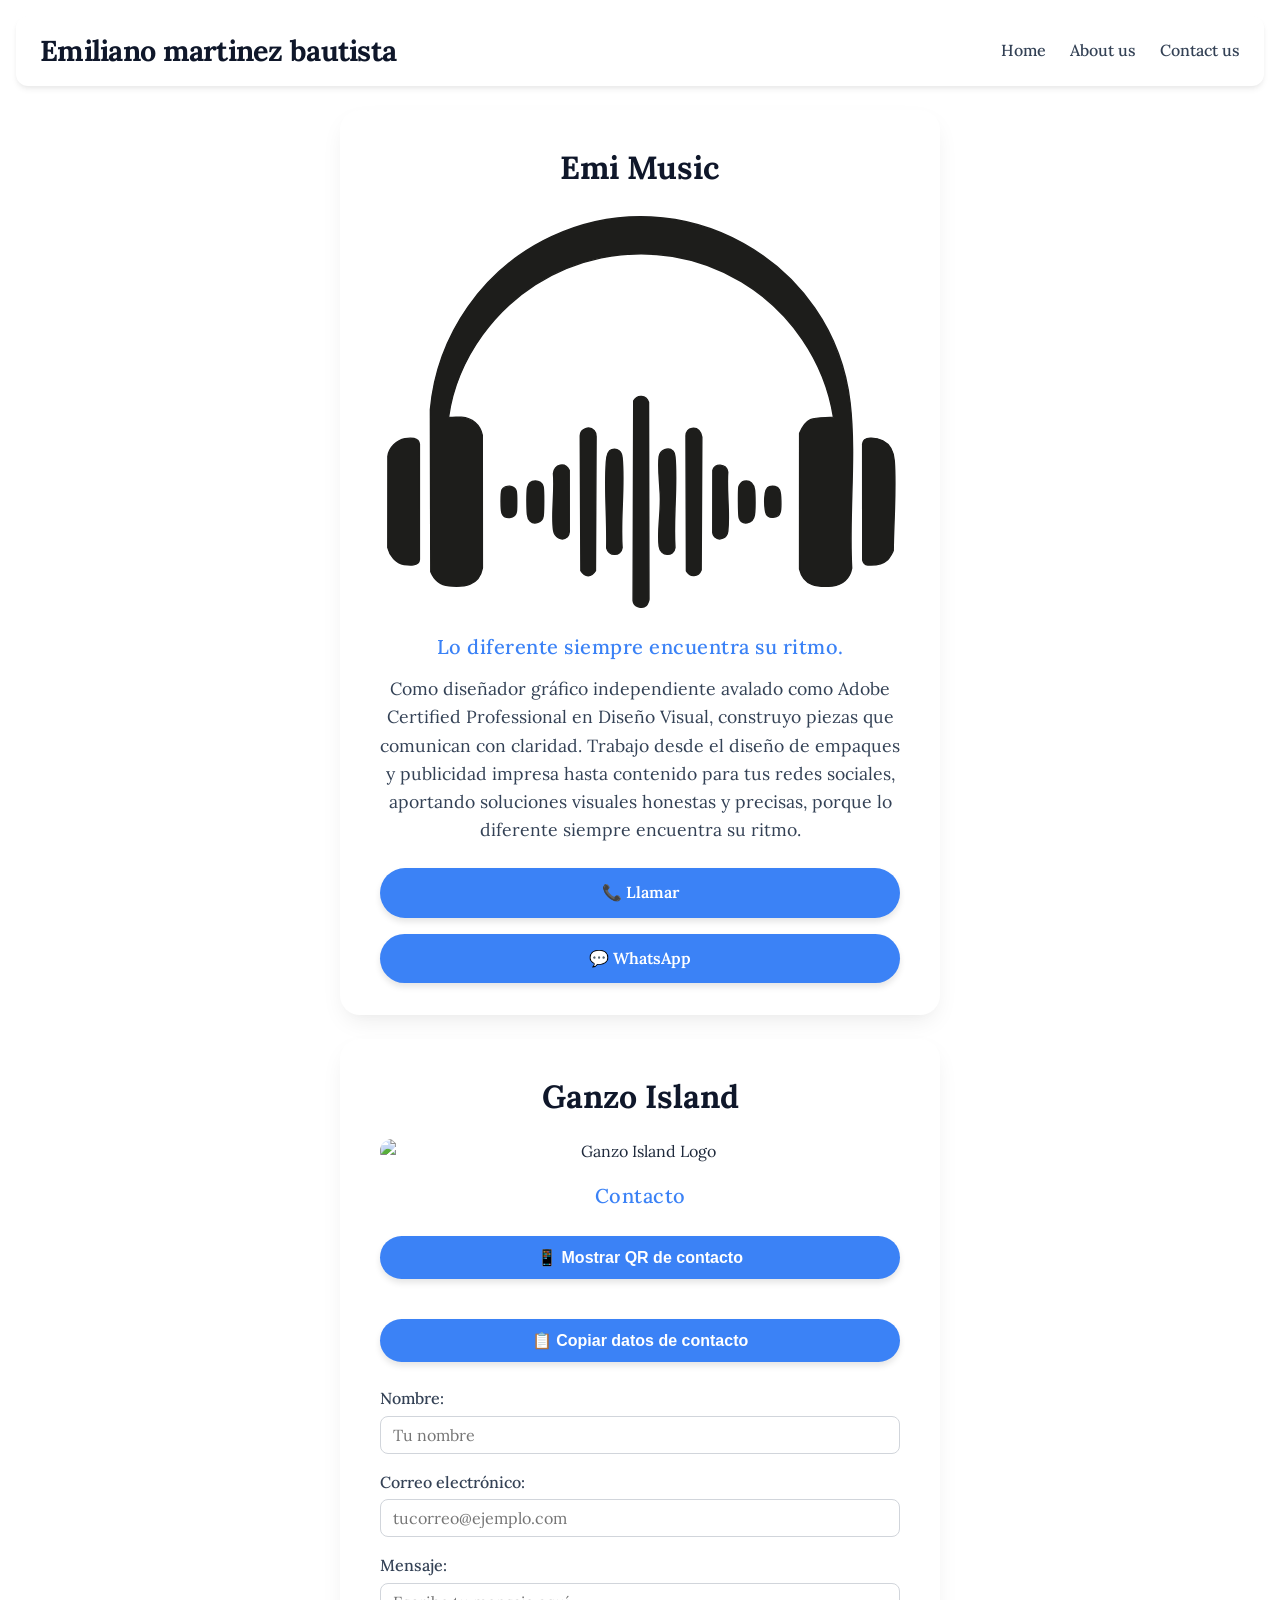
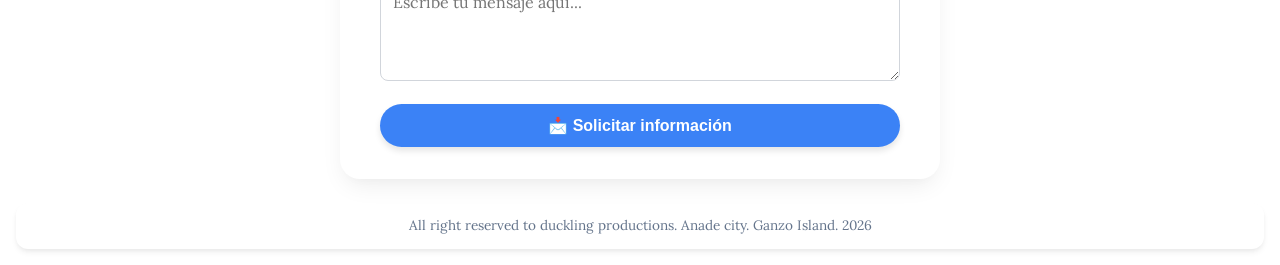
==== INEX.html @ fbfe35c5 "Update INEX.html" ====
<!DOCTYPE html>
<html lang="es">
    <head>
        <meta charset="UTF-8">
        <meta name="viewport" content="width=device-width, initial-scale=1.0">
        <title>Mi App</title>
        <link rel="stylesheet" href="estilos.css">
        <script src="anim.js" defer></script>
    </head>
    <body>
        <header>
            <h1>Emiliano martinez bautista</h1>
            <nav aria-label="Menú principal">
                <ul>
                    <li>Home</li>
                    <li>About us</li>
                    <li>Contact us</li>
                </ul>
            </nav>
        </header>
        <main aria-label="Contenido principal">
            <article>
                <h2>Emi Music</h2>
                <img src="Logotipo_409.svg" alt="Emi Music Logo">
                <h3>Lo diferente siempre encuentra su ritmo.</h3>
                <p>Como diseñador gráfico independiente avalado como Adobe Certified Professional en Diseño Visual, construyo piezas que comunican con claridad. Trabajo desde el diseño de empaques y publicidad impresa hasta contenido para tus redes sociales, aportando soluciones visuales honestas y precisas, porque lo diferente siempre encuentra su ritmo.</p>
                <div class="botones-accion">
                    <a href="tel:+529511232222" class="btn btn-llamar">📞 Llamar</a>
                    <a href="https://wa.me/529511232222" class="btn btn-whatsapp" target="_blank">💬 WhatsApp</a>
                </div>
            </article>

            <article>
                <h2>Ganzo Island</h2>
                <img src="duck.jpg" alt="Ganzo Island Logo">
                <h3>Contacto</h3>

                <!-- 1. QR + descarga .vcf -->
                <div class="qr-section">
                    <button id="btnMostrarQR" class="btn btn-secundario">📱 Mostrar QR de contacto</button>
                    <div id="qrContainer" class="qr-container">
                        <img src="Contacto.svg" alt="Código QR para contacto" class="qr-imagen">
                        <a href="contacto.vcf" download="contacto.vcf" class="btn btn-descarga">⬇ Descargar contacto .vcf</a>
                    </div>
                </div>

                <!-- 2. Copiar datos -->
                <button id="btnCopiarDatos" class="btn btn-copiar">📋 Copiar datos de contacto</button>

                <!-- 3. Formulario -->
                <form id="formContacto" class="form-contacto">
                    <div class="campo">
                        <label for="nombre">Nombre:</label>
                        <input type="text" id="nombre" name="nombre" placeholder="Tu nombre" required>
                    </div>
                    <div class="campo">
                        <label for="correo">Correo electrónico:</label>
                        <input type="email" id="correo" name="correo" placeholder="tucorreo@ejemplo.com" required>
                    </div>
                    <div class="campo">
                        <label for="mensaje">Mensaje:</label>
                        <textarea id="mensaje" name="mensaje" rows="4" placeholder="Escribe tu mensaje aquí..." required></textarea>
                    </div>
                    <div class="accion-formulario">
                        <button type="submit" class="btn btn-enviar">📩 Solicitar información</button>
                    </div>
                </form>
            </article>
        </main>
        <footer>
            <pre>All right reserved to duckling productions. Anade city. Ganzo Island. 2026</pre>
        </footer>
    </body>
</html>
---- estilos.css ----
@import url('https://fonts.googleapis.com/css2?family=Lora:ital,wght@0,400..700;1,400..700&family=Lucida+Bright&display=swap');

/* ==========================================
   1. RESET Y CONFIGURACIÓN GLOBAL
   ========================================== */

/* Reset básico: elimina márgenes y paddings, y unifica el modelo de caja */
* {
    margin: 0;
    padding: 0;
    box-sizing: border-box;
}

/* Configuración base del body */
body {
    /* Fuente nativa del sistema para un aspecto moderno */
    font-family: 'Lucida Bright', 'Lora', system-ui, -apple-system, BlinkMacSystemFont, 'Segoe UI', Roboto, sans-serif;
    background-color: #ffffff; /* Fondo de página (gris claro) */
    color: #1e293b; /* Texto principal (gris oscuro) */
    line-height: 1.6;
    min-height: 100vh;

    display: flex;
    flex-direction: column;
    padding: 1rem;
}

/* ==========================================
   2. HEADER (solo horizontal)
   ========================================== */

header {
    background-color: #ffffff;
    padding: 0.75rem 1.5rem;
    border-radius: 12px;
    box-shadow: 0 4px 6px -1px rgba(0, 0, 0, 0.07), 0 2px 4px -1px rgba(0, 0, 0, 0.04);
    margin-bottom: 1.5rem;

    display: flex;
    justify-content: space-between;
    align-items: center;
    flex-wrap: wrap;
}

header h1 {
    font-size: 1.8rem;
    font-weight: 700;
    color: #0f172a; /* Texto del logo (gris muy oscuro) */
    letter-spacing: -0.025em;
}

/* Navegación: usamos Flexbox sin gap (base segura) */
nav ul {
    list-style: none;
    display: flex;
}

nav ul li {
    margin-right: 1.5rem;
    font-weight: 500;
    color: #334155; /* Texto del menú (gris medio) */
    cursor: default;
    transition: color 0.2s ease;
}

nav ul li:last-child {
    margin-right: 0;
}

/* Efecto hover para los ítems del menú (usa COLOR_PRIMARIO) */
nav ul li:hover {
    color: #3b82f6; /* COLOR_PRIMARIO (azul) */
}

/* ==========================================
   MEJORA PROGRESIVA CON @supports (gap)
   ========================================== */

@supports (gap: 1.5rem) {
    nav ul {
        gap: 1.5rem;
    }
    nav ul li {
        margin-right: 0;
    }
}

/* ==========================================
   3. MAIN (contenedor para centrar article)
   ========================================== */

main {
    flex: 1;
    display: flex;
    flex-direction: column;
    justify-content: center;
    align-items: center;
    margin-bottom: 1.5rem;
}

/* ==========================================
   4. ARTICLE (tarjeta centrada)
   ========================================== */

article {
    background-color: #ffffff;
    height: 100%;
    padding: 2rem 2.5rem;
    border-radius: 20px;
    box-shadow: 0 10px 25px -5px rgba(0, 0, 0, 0.08), 0 8px 10px -6px rgba(0, 0, 0, 0.02);
    max-width: 600px;
    margin-left: auto;
    margin-right: auto;
    width: 100%;
    text-align: center;
    margin-bottom: 1.5rem;

    opacity: 0;
    transform: translateY(30px);
    transition: opacity 0.6s ease, transform 0.6s ease;
}

article.visible {
    opacity: 1;
    transform: translateY(0);
}

article h2 {
    font-size: 2rem;
    font-weight: 700;
    color: #0f172a; /* Título principal (gris muy oscuro) */
    margin-bottom: 0.5rem;
}

article img {
    max-width: 100%;
    height: auto;
    border-radius: 12px;
    margin: 1rem 0;
    display: block;
}

/* Título destacado (usa COLOR_PRIMARIO) */
article h3 {
    font-size: 1.25rem;
    font-weight: 500;
    color: #3b82f6; /* COLOR_PRIMARIO */
    margin-bottom: 0.75rem;
    letter-spacing: 0.025em;
}

article p {
    color: #334155; /* Texto secundario (gris medio) */
    font-size: 1.1rem;
}

@supports (gap: 1.5rem) {
    main {
        gap: 1.5rem;
    }
    article {
        margin-bottom: 0;
    }
}

/* ==========================================
   5. FOOTER (solo horizontal)
   ========================================== */

footer {
    background-color: #ffffff;
    padding: 0.75rem 1.5rem;
    border-radius: 12px;
    box-shadow: 0 4px 6px -1px rgba(0, 0, 0, 0.07), 0 2px 4px -1px rgba(0, 0, 0, 0.04);
    text-align: center;
    color: #64748b; /* Texto del footer (gris claro) */
    font-size: 0.85rem;
    margin-top: 0;
}

footer pre {
    font-family: inherit;
    white-space: pre-wrap;
    word-break: break-word;
    margin: 0;
}

/* ==========================================
   BOTONES DE ACCIÓN (primer article)
   ========================================== */

.botones-accion {
    display: flex;
    justify-content: center;
    margin-top: 1.5rem;
    flex-wrap: wrap;
    flex-direction: column;
    align-items: stretch;
    gap: 0.75rem;
    margin-top: 1.5rem;
}

@supports not (gap: 0.75rem) {
    .botones-accion {
        gap: 0;
    }
    .btn {
        margin-bottom: 0.75rem;
    }
    .btn:last-child {
        margin-bottom: 0;
    }
}

/* Base para todos los botones (usa COLOR_PRIMARIO por defecto) */
.btn {
    display: block;
    padding: 0.75rem 1.5rem;
    border-radius: 50px;
    width: 100%;
    text-align: center;
    text-decoration: none;
    font-weight: 600;
    font-size: 1rem;
    color: #ffffff;
    background-color: #3b82f6; /* COLOR_PRIMARIO */
    transition: background-color 0.3s ease, transform 0.2s ease;
    box-shadow: 0 4px 6px rgba(0, 0, 0, 0.1);
    border: none;
    cursor: pointer;
}

.btn:hover {
    transform: scale(1.03);
}
.btn:active {
    transform: scale(0.97);
}

/* BOTONES PRINCIPALES (Llamar, WhatsApp, Enviar) → COLOR_PRIMARIO */
.btn-llamar,
.btn-whatsapp,
.btn-enviar {
    background-color: #3b82f6; /* COLOR_PRIMARIO */
}
.btn-llamar:hover,
.btn-whatsapp:hover,
.btn-enviar:hover {
    background-color: #1d4ed8; /* COLOR_PRIMARIO más oscuro */
}

/* BOTONES SECUNDARIOS (QR, Descarga, Copiar) → COLOR_SECUNDARIO */
.btn-secundario,
.btn-descarga,
.btn-copiar {
    background-color: #3b82f6; /* COLOR_SECUNDARIO (morado) */
}
.btn-secundario:hover,
.btn-descarga:hover,
.btn-copiar:hover {
    background-color: #1d4ed8; /* COLOR_SECUNDARIO más oscuro */
}

/* Mejora con @supports para usar gap (si es compatible) */
@supports (gap: 1rem) {
    .botones-accion {
        gap: 1rem;
    }
}

/* ==========================================
   ESTILOS PARA EL SEGUNDO ARTICLE
   ========================================== */

/* --- Sección QR --- */
.qr-section {
    margin: 1.5rem 0;
}

.qr-container {
    opacity: 0;
    max-height: 0;
    overflow: hidden;
    transition: opacity 0.5s ease, max-height 0.5s ease;
    display: flex;
    flex-direction: column;
    align-items: center;
    gap: 1rem;
    margin-top: 1rem;
}

.qr-container.visible {
    opacity: 1;
    max-height: 500px;
}

.qr-imagen {
    max-width: 200px;
    height: auto;
    border-radius: 12px;
    border: 1px solid #e2e8f0; /* Borde gris claro (acromático) */
}

/* --- Botones generales (se aplican las reglas de .btn anteriores) --- */
/* Nota: ya están definidos arriba, no hace falta repetir */

/* --- Formulario --- */
.form-contacto {
    margin-top: 1.5rem;
    text-align: left;
}

.campo {
    margin-bottom: 1rem;
}

.campo label {
    display: block;
    font-weight: 500;
    color: #334155; /* Gris medio */
    margin-bottom: 0.25rem;
}

.campo input,
.campo textarea {
    width: 100%;
    padding: 0.5rem 0.75rem;
    border: 1px solid #d1d5db; /* Borde gris claro */
    border-radius: 8px;
    font-size: 1rem;
    font-family: inherit;
    transition: border-color 0.2s ease;
    background-color: #ffffff;
    color: #1e293b;
}

.campo input:focus,
.campo textarea:focus {
    border-color: #3b82f6; /* COLOR_PRIMARIO */
    outline: none;
    background-color: #ffffff;
}

.accion-formulario {
    text-align: center;
    margin-top: 0.5rem;
}

/* --- Ajustes para móviles (apilado) --- */
@media (max-width: 480px) {
    .btn {
        width: 100%;
        display: block;
    }
    .qr-imagen {
        max-width: 150px;
    }
}
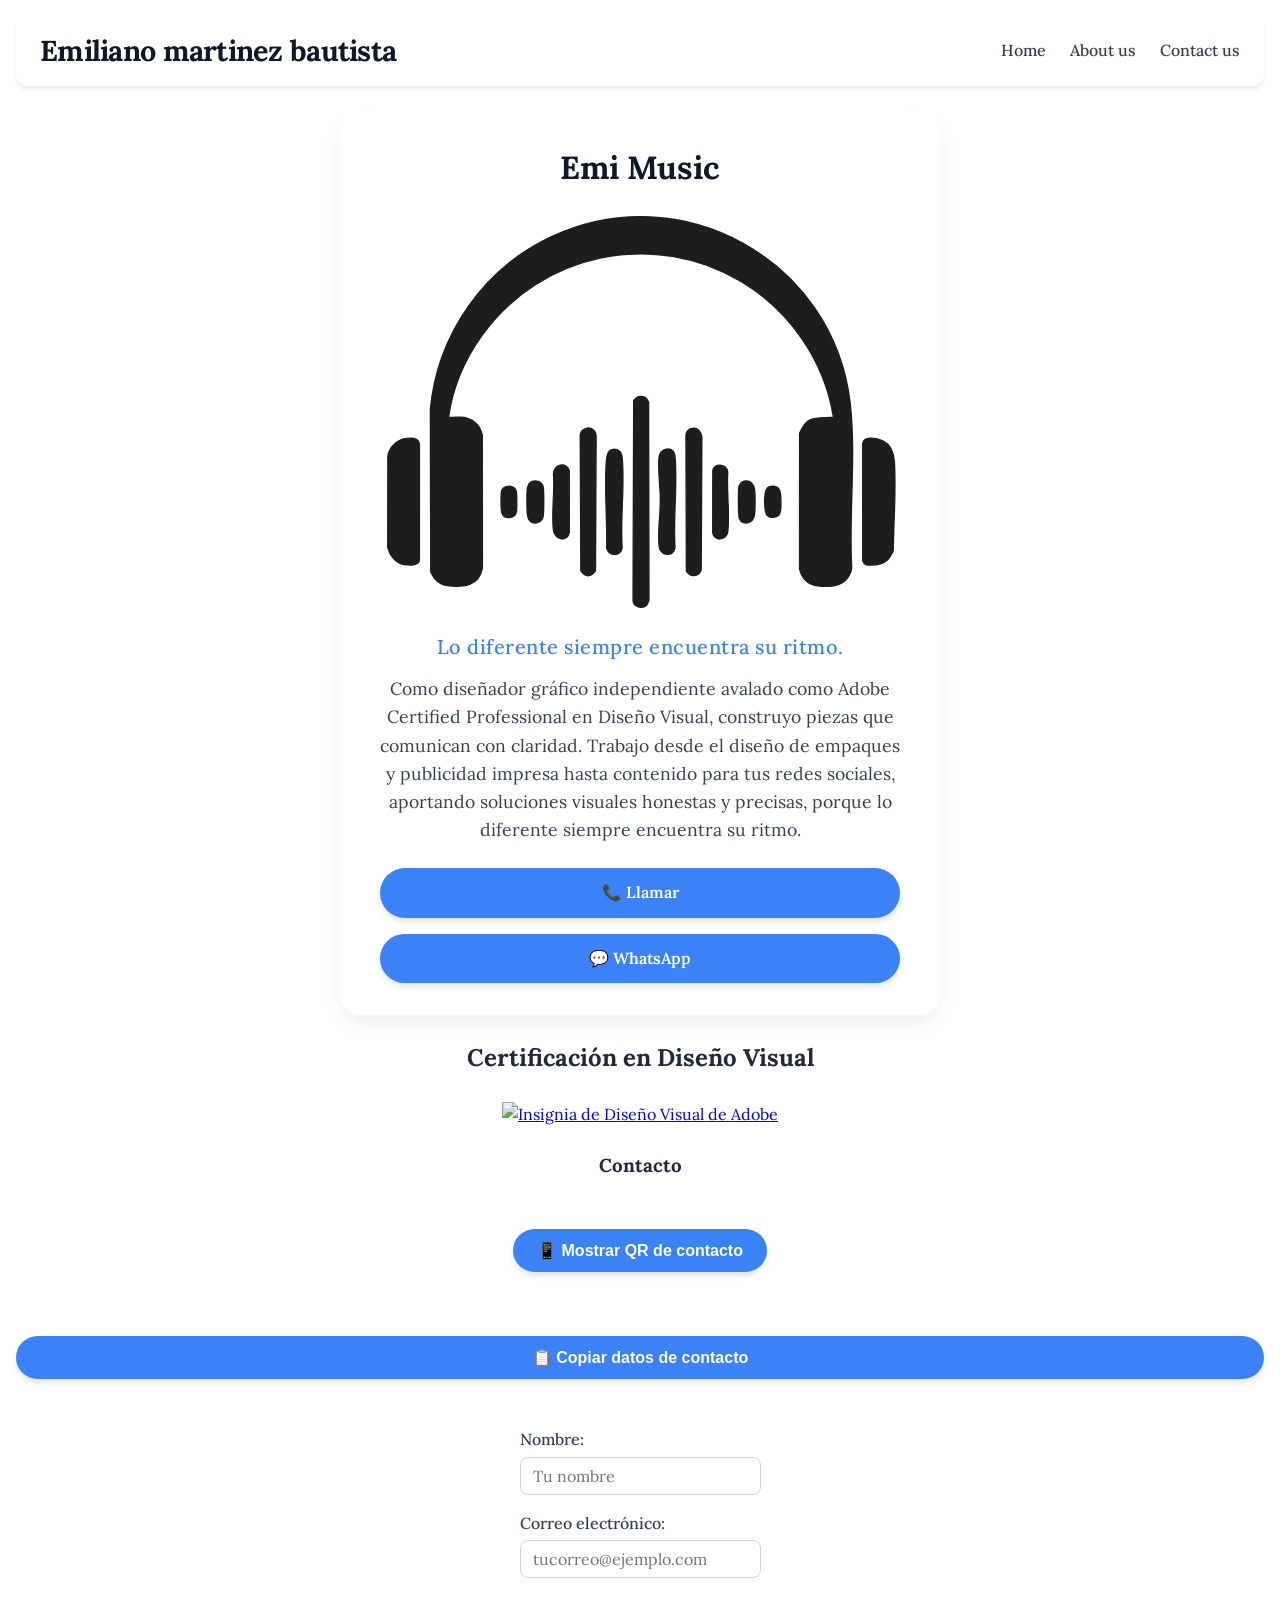
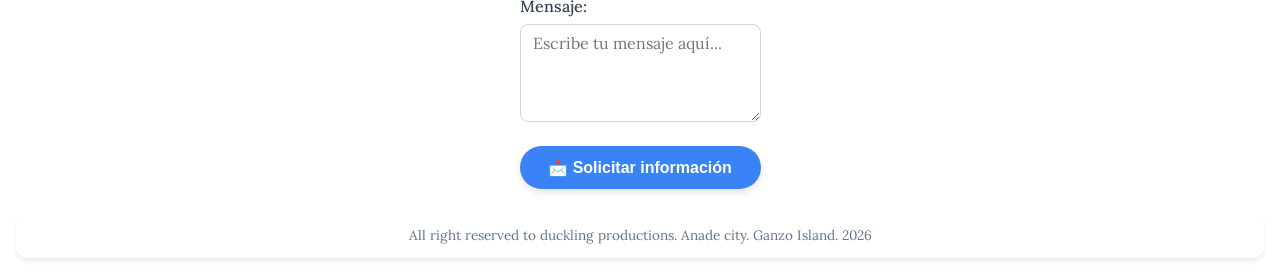
==== commit f74c61aa: "Update INEX.html" ====
--- a/INEX.html
+++ b/INEX.html
@@ -30,16 +30,18 @@
                 </div>
             </article>
 
-            <article>
-                <h2>Ganzo Island</h2>
-                <img src="duck.jpg" alt="Ganzo Island Logo">
-                <h3>Contacto</h3>
+           
+            <h2>Certificación en Diseño Visual</h2>
+    <a href="https://aqui.va" target="_blank" rel="noopener noreferrer">
+        <img src="insignia.png" alt="Insignia de Diseño Visual de Adobe">
+    </a>
+<h3>Contacto</h3>
 
                 <!-- 1. QR + descarga .vcf -->
                 <div class="qr-section">
                     <button id="btnMostrarQR" class="btn btn-secundario">📱 Mostrar QR de contacto</button>
                     <div id="qrContainer" class="qr-container">
-                        <img src="Contacto.svg" alt="Código QR para contacto" class="qr-imagen">
+                        <img src="contacto.svg" alt="Código QR para contacto" class="qr-imagen">
                         <a href="contacto.vcf" download="contacto.vcf" class="btn btn-descarga">⬇ Descargar contacto .vcf</a>
                     </div>
                 </div>
